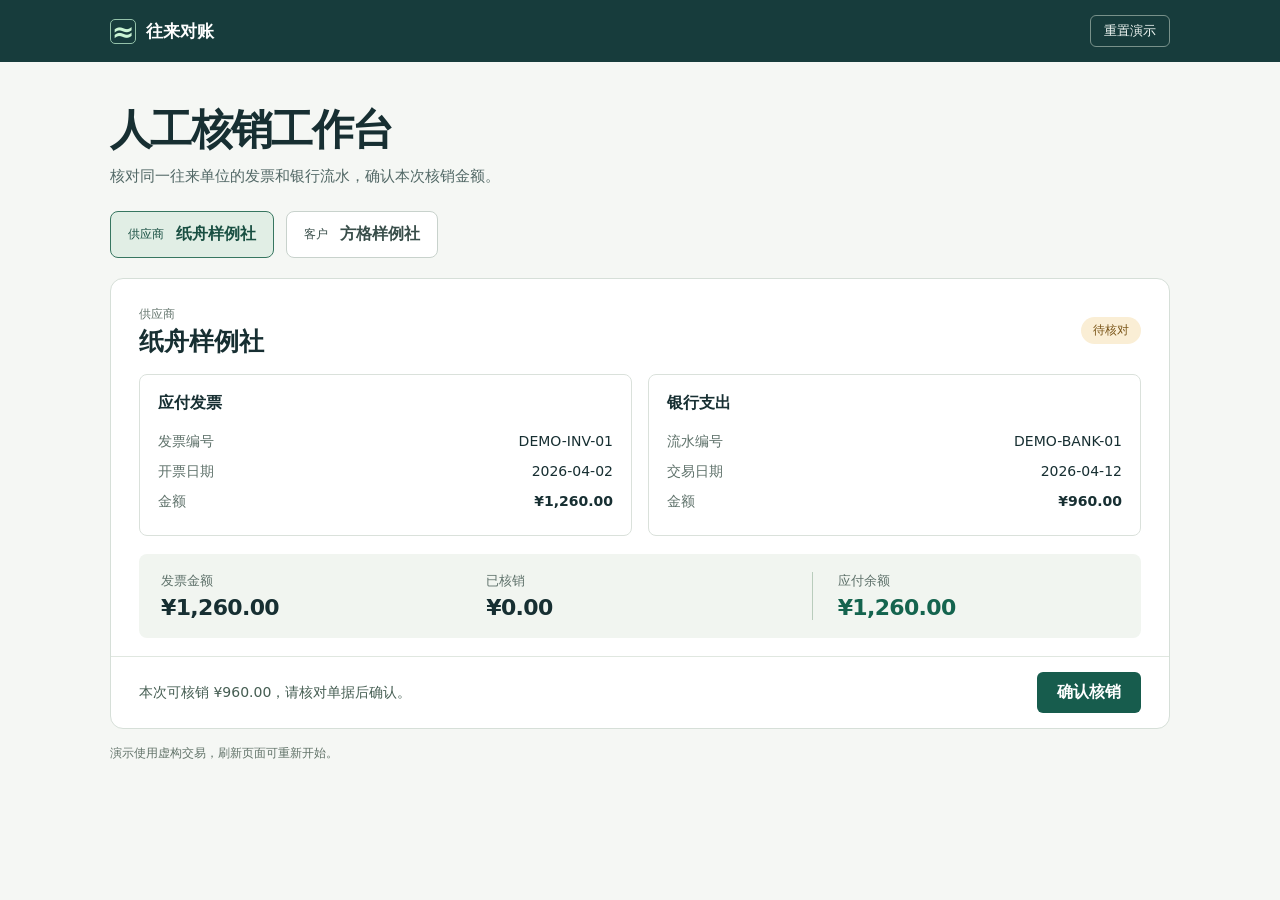
==== projects/reconciliation/index.html @ 244f95e0 "Publish three runnable project demonstrations with synthetic data" ====
<!doctype html>
<html lang="zh-CN">
<head>
<meta charset="utf-8">
<meta name="viewport" content="width=device-width, initial-scale=1">
<title>往来对账 · 人工核销演示</title>
<link rel="stylesheet" href="style.css">
</head>
<body>
<header><div class="wrap top"><span class="brand"><span class="symbol" aria-hidden="true">≈</span> 往来对账</span><button class="reset" id="reset" type="button">重置演示</button></div></header>
<main class="wrap">
<h1>人工核销工作台</h1>
<p class="intro">核对同一往来单位的发票和银行流水，确认本次核销金额。</p>
<section class="parties" aria-label="选择往来单位" id="parties"></section>
<section class="workspace" aria-labelledby="party">
<div class="section-head"><div><span class="role" id="role"></span><h2 id="party"></h2></div><span id="status" class="status"></span></div>
<div class="records" id="records"></div>
<div class="summary" aria-label="核销计算">
<div><span>发票金额</span><strong id="gross"></strong></div>
<div><span>已核销</span><strong id="applied"></strong></div>
<div class="balance"><span id="balance-label"></span><strong id="balance"></strong></div>
</div>
<div class="action"><p id="hint" role="status" aria-live="polite"></p><button id="confirm" type="button">确认核销</button></div>
</section>
<footer>演示使用虚构交易，刷新页面可重新开始。</footer>
</main>
<script src="demo.js"></script>
</body>
</html>
---- projects/reconciliation/style.css ----
:root{font-family:Inter,"PingFang SC","Microsoft YaHei",system-ui,sans-serif;color:#172f32;background:#f5f7f4;font-size:16px;font-variant-numeric:tabular-nums}
*{box-sizing:border-box}body{margin:0}.wrap{width:min(1060px,calc(100% - 64px));margin:auto}
header{background:#173c3c;color:white}.top{height:62px;display:flex;align-items:center;justify-content:space-between}
.brand{font-size:17px;font-weight:680;display:flex;align-items:center;gap:10px}.symbol{font-size:27px;border:1px solid #94c2aa;border-radius:5px;line-height:23px;text-align:center;width:26px;color:#caf4d4}
button{font:inherit;cursor:pointer}.reset{background:transparent;color:#f4faf7;border:1px solid #78918a;border-radius:6px;padding:6px 13px;font-size:13px}
main{padding:40px 0 20px}h1{font-size:clamp(28px,4vw,42px);letter-spacing:-.04em;margin:0;font-weight:730}.intro{margin:9px 0 25px;color:#526866;font-size:15px}
.parties{display:flex;gap:12px;margin-bottom:20px}.party-choice{border:1px solid #c8d2cc;background:#fff;color:#384d49;display:flex;align-items:center;gap:12px;text-align:left;padding:12px 17px;border-radius:8px;font-weight:600}.party-choice small{font-size:12px;font-weight:500}.party-choice[aria-pressed=true]{background:#e1eee5;border-color:#377660;color:#194f42}
.workspace{background:#fff;border:1px solid #d6dfd8;border-radius:13px;overflow:hidden}.section-head{display:flex;justify-content:space-between;align-items:center;padding:24px 28px 16px}.role{font-size:12px;color:#65766e}h2{margin:2px 0 0;font-size:25px;font-weight:680}.status{border-radius:30px;padding:5px 12px;font-size:12px;background:#faeed5;color:#795416}.status.done{background:#dceee0;color:#285a3a}
.records{display:grid;grid-template-columns:1fr 1fr;gap:16px;padding:0 28px}.record{border:1px solid #dae1db;border-radius:8px;padding:18px}.record h3{margin:0 0 13px;font-size:16px}.record dl{margin:0}.record dl>div{display:flex;justify-content:space-between;gap:10px;padding:6px 0;font-size:14px}.record dt,.summary span{color:#5e716a}.record dd{margin:0;text-align:right}.amount{font-weight:650}
.summary{display:grid;grid-template-columns:1fr 1fr 1fr;gap:18px;background:#f1f5f0;border-radius:8px;margin:18px 28px;padding:18px 22px}.summary div{display:grid;gap:5px}.summary span{font-size:13px}.summary strong{font-size:22px;letter-spacing:-.03em}.summary .balance{border-left:1px solid #b9ccbc;padding-left:25px}.balance strong{color:#14644e}
.action{border-top:1px solid #e0e7e0;display:flex;justify-content:space-between;align-items:center;padding:15px 28px;gap:14px}.action p{color:#465e53;font-size:14px;margin:0}.action button{white-space:nowrap;border:0;color:#fff;background:#175c4d;padding:10px 20px;border-radius:6px;font-weight:650}.action button:disabled{color:#596c60;background:#e4ebe3;cursor:default}footer{font-size:12px;color:#617268;margin:16px 0}button:focus-visible{outline:3px solid #a95423;outline-offset:3px}
@media(max-width:640px){.wrap{width:calc(100% - 28px)}main{padding-top:26px}.party-choice{flex:1;display:grid;gap:2px;padding:10px}.parties{gap:8px}.records{grid-template-columns:1fr;padding:0 15px;gap:8px}.record{padding:12px}.section-head,.action{padding:15px}.summary{margin:12px 15px;padding:12px;gap:8px}.summary strong{font-size:16px}.summary .balance{padding-left:8px}.action{align-items:flex-start}.action p{font-size:13px}.top{height:53px}}
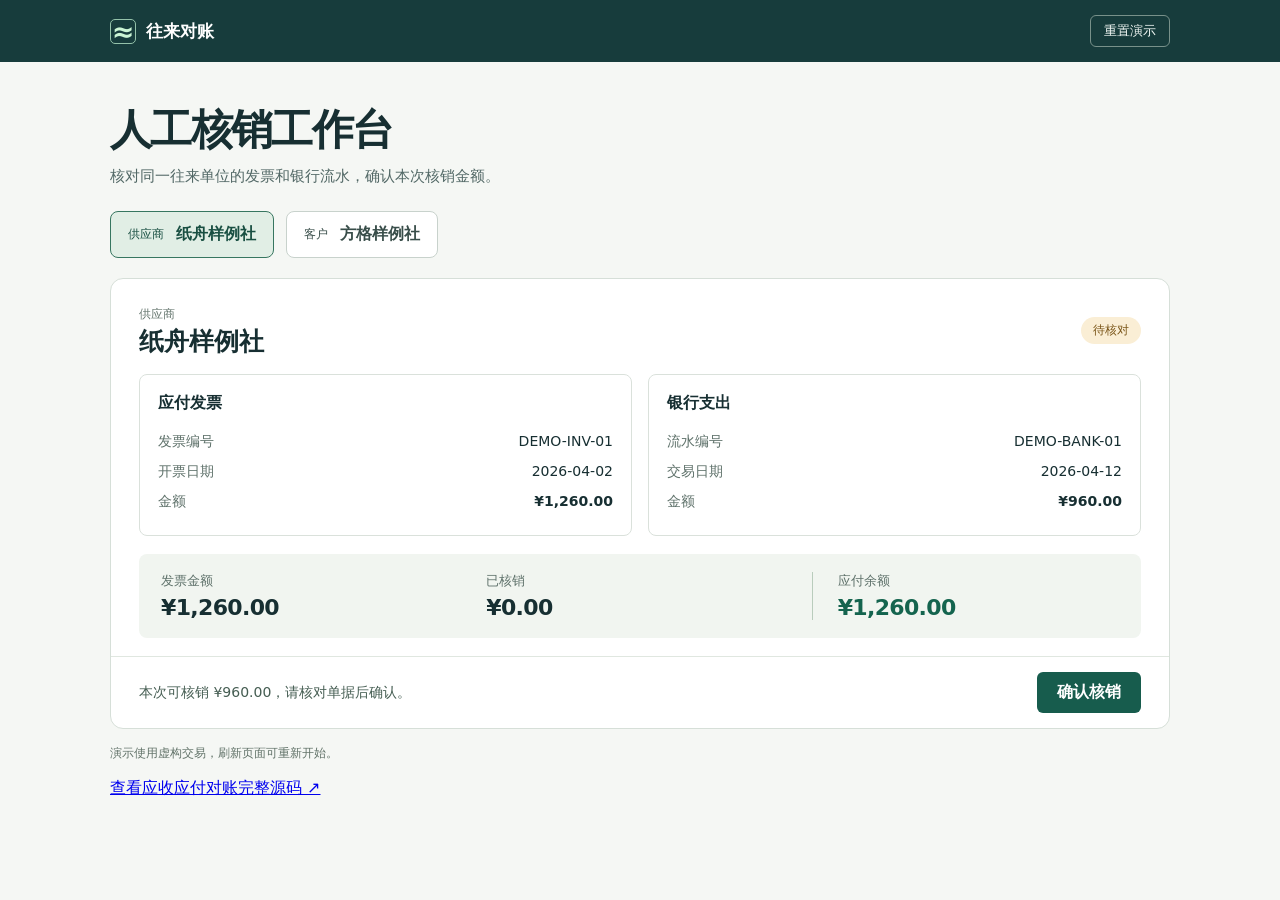
==== commit f39e3554: "Publish complete source snapshots for all three projects alongside existing demos" ====
--- a/projects/reconciliation/index.html
+++ b/projects/reconciliation/index.html
@@ -23,7 +23,7 @@
 <div class="action"><p id="hint" role="status" aria-live="polite"></p><button id="confirm" type="button">确认核销</button></div>
 </section>
 <footer>演示使用虚构交易，刷新页面可重新开始。</footer>
-</main>
+<p class="source-link"><a href="https://github.com/wangzhanyu405-pixel/wangzhanyu405-pixel/tree/main/source/ar-ap-reconciliation">查看应收应付对账完整源码 ↗</a></p></main>
 <script src="demo.js"></script>
 </body>
 </html>
